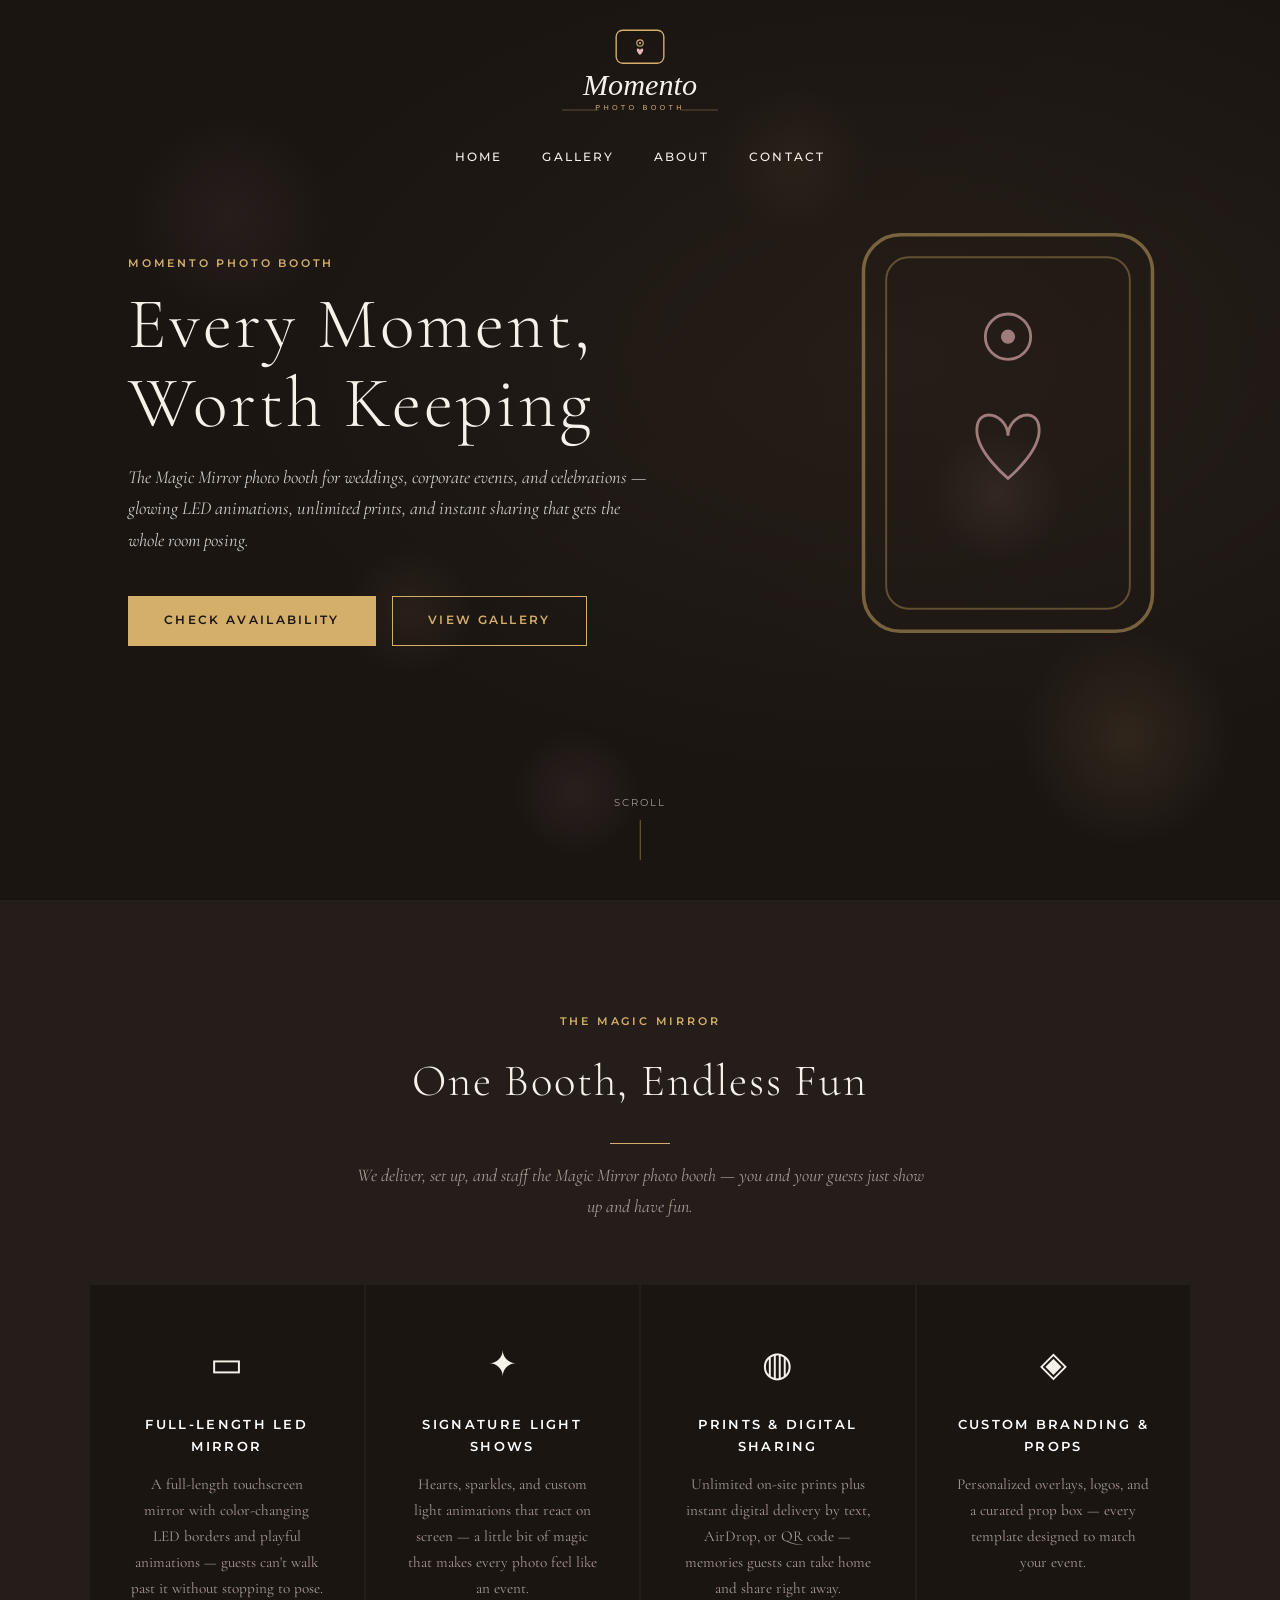
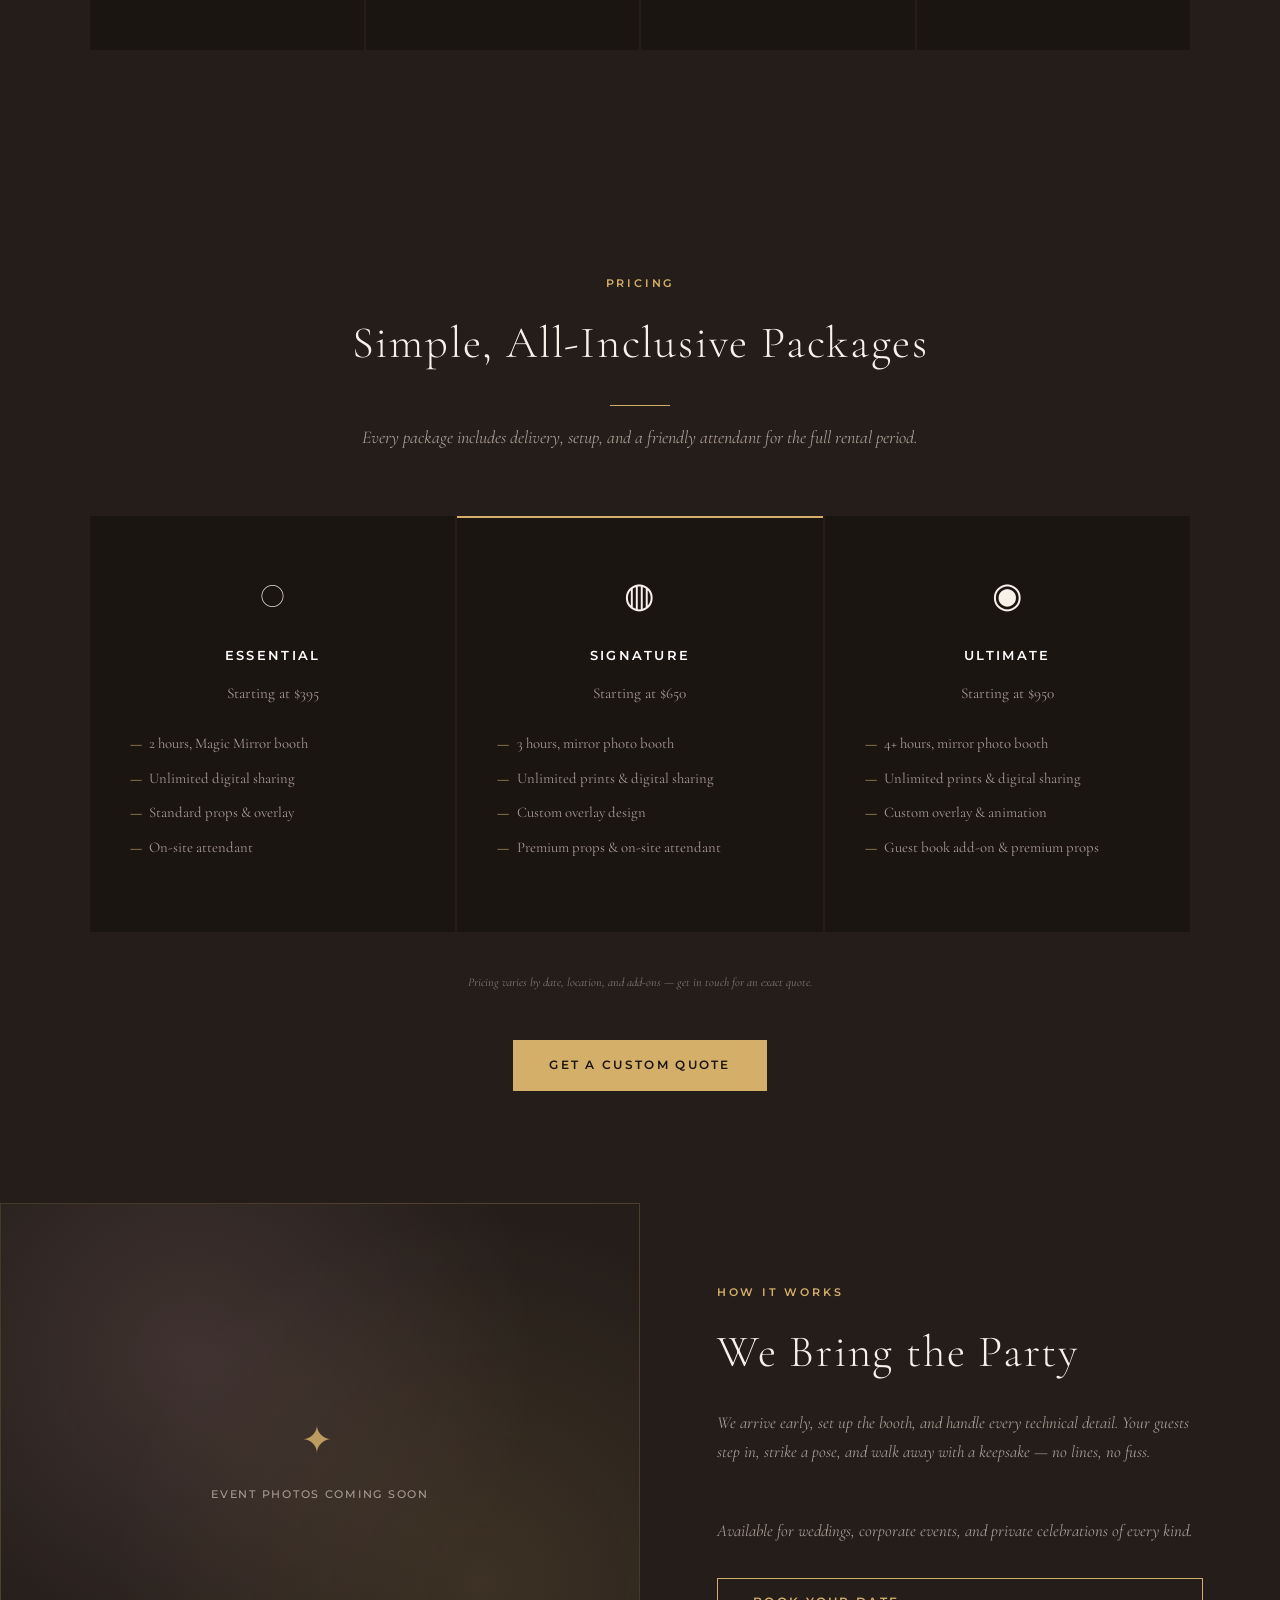
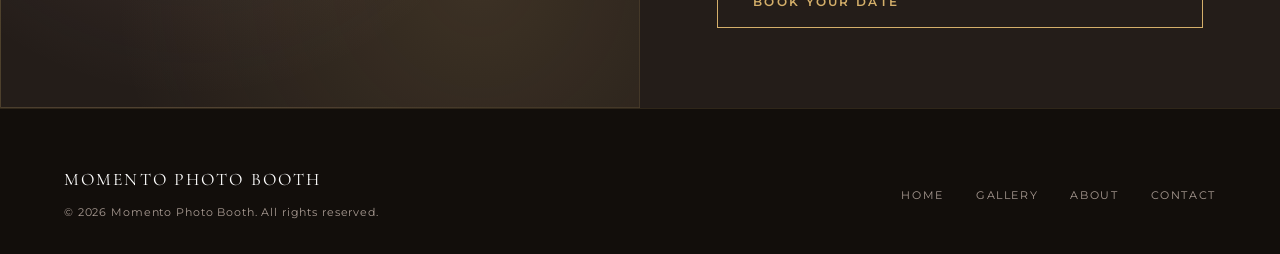
==== index.html @ 6e0634ab "Initial build: Momento Photo Booth site Full static site for the Momento Photo Booth Magic Mirror re" ====
<!DOCTYPE html>
<html lang="en">
<head>
  <meta charset="UTF-8">
  <meta name="viewport" content="width=device-width, initial-scale=1.0">
  <title>Momento Photo Booth — Magic Mirror Photo Booth Rentals</title>
  <meta name="description" content="Momento Photo Booth brings the Magic Mirror photo booth to weddings, corporate events, and celebrations. Unlimited prints, instant sharing, custom overlays.">
  <link rel="preconnect" href="https://fonts.googleapis.com">
  <link rel="preconnect" href="https://fonts.gstatic.com" crossorigin>
  <link href="https://fonts.googleapis.com/css2?family=Cormorant+Garamond:ital,wght@0,300;0,400;1,300;1,400&family=Montserrat:wght@400;500;600&display=swap" rel="stylesheet">
  <link rel="stylesheet" href="css/style.css">
</head>
<body>

<nav id="nav">
  <div class="nav-logo">
    <a href="index.html"><img src="logo.svg" alt="Momento Photo Booth"></a>
  </div>
  <ul class="nav-links" id="navLinks">
    <li><a href="index.html">Home</a></li>
    <li><a href="portfolio.html">Gallery</a></li>
    <li><a href="about.html">About</a></li>
    <li><a href="contact.html">Contact</a></li>
  </ul>
  <button class="hamburger" id="hamburger" aria-label="Menu">
    <span></span><span></span><span></span>
  </button>
</nav>

<section class="hero">
  <div class="hero-bg"></div>
  <div class="hero-overlay"></div>
  <svg class="hero-icon" viewBox="0 0 240 340" xmlns="http://www.w3.org/2000/svg">
    <rect x="18" y="18" width="204" height="280" rx="26" fill="none" stroke="#d4af6a" stroke-width="2.5" opacity="0.55"/>
    <rect x="34" y="34" width="172" height="248" rx="16" fill="none" stroke="#d4af6a" stroke-width="1.4" opacity="0.4"/>
    <circle cx="120" cy="90" r="16" fill="none" stroke="#e8b4b8" stroke-width="2" opacity="0.7"/>
    <circle cx="120" cy="90" r="5" fill="#e8b4b8" opacity="0.7"/>
    <path d="M120 160 C120 145 98 138 98 156 C98 172 120 190 120 190 C120 190 142 172 142 156 C142 138 120 145 120 160 Z" fill="none" stroke="#e8b4b8" stroke-width="2" opacity="0.7"/>
  </svg>
  <div class="hero-content">
    <span class="label">Momento Photo Booth</span>
    <h1>Every Moment,<br>Worth Keeping</h1>
    <p>The Magic Mirror photo booth for weddings, corporate events, and celebrations — glowing LED animations, unlimited prints, and instant sharing that gets the whole room posing.</p>
    <div class="hero-actions">
      <a href="contact.html" class="btn btn-filled">Check Availability</a>
      <a href="portfolio.html" class="btn">View Gallery</a>
    </div>
  </div>
  <div class="hero-scroll">Scroll</div>
</section>

<section class="services">
  <div class="section-header">
    <span class="label">The Magic Mirror</span>
    <h2>One Booth, Endless Fun</h2>
    <div class="divider"></div>
    <p>We deliver, set up, and staff the Magic Mirror photo booth — you and your guests just show up and have fun.</p>
  </div>
  <div class="services-grid">
    <div class="service-card">
      <div class="service-icon">▭</div>
      <h3>Full-Length LED Mirror</h3>
      <p>A full-length touchscreen mirror with color-changing LED borders and playful animations — guests can't walk past it without stopping to pose.</p>
    </div>
    <div class="service-card">
      <div class="service-icon">✦</div>
      <h3>Signature Light Shows</h3>
      <p>Hearts, sparkles, and custom light animations that react on screen — a little bit of magic that makes every photo feel like an event.</p>
    </div>
    <div class="service-card">
      <div class="service-icon">◍</div>
      <h3>Prints &amp; Digital Sharing</h3>
      <p>Unlimited on-site prints plus instant digital delivery by text, AirDrop, or QR code — memories guests can take home and share right away.</p>
    </div>
    <div class="service-card">
      <div class="service-icon">◈</div>
      <h3>Custom Branding &amp; Props</h3>
      <p>Personalized overlays, logos, and a curated prop box — every template designed to match your event.</p>
    </div>
  </div>
</section>

<section class="services" id="pricing">
  <div class="section-header">
    <span class="label">Pricing</span>
    <h2>Simple, All-Inclusive Packages</h2>
    <div class="divider"></div>
    <p>Every package includes delivery, setup, and a friendly attendant for the full rental period.</p>
  </div>
  <div class="services-grid">
    <div class="service-card">
      <div class="service-icon">○</div>
      <h3>Essential</h3>
      <p class="price">Starting at $395</p>
      <ul>
        <li>2 hours, Magic Mirror booth</li>
        <li>Unlimited digital sharing</li>
        <li>Standard props &amp; overlay</li>
        <li>On-site attendant</li>
      </ul>
    </div>
    <div class="service-card featured">
      <div class="service-icon">◍</div>
      <h3>Signature</h3>
      <p class="price">Starting at $650</p>
      <ul>
        <li>3 hours, mirror photo booth</li>
        <li>Unlimited prints &amp; digital sharing</li>
        <li>Custom overlay design</li>
        <li>Premium props &amp; on-site attendant</li>
      </ul>
    </div>
    <div class="service-card">
      <div class="service-icon">◉</div>
      <h3>Ultimate</h3>
      <p class="price">Starting at $950</p>
      <ul>
        <li>4+ hours, mirror photo booth</li>
        <li>Unlimited prints &amp; digital sharing</li>
        <li>Custom overlay &amp; animation</li>
        <li>Guest book add-on &amp; premium props</li>
      </ul>
    </div>
  </div>
  <p class="price-note" style="text-align:center; margin-top:2.5rem;">Pricing varies by date, location, and add-ons — get in touch for an exact quote.</p>
  <div class="portfolio-cta">
    <a href="contact.html" class="btn btn-filled">Get a Custom Quote</a>
  </div>
</section>

<div class="about-strip">
  <div class="about-image">
    <div class="media-placeholder">
      <span class="mp-icon">✦</span>
      <span>Event Photos Coming Soon</span>
    </div>
  </div>
  <div class="about-text">
    <span class="label">How It Works</span>
    <h2>We Bring the Party</h2>
    <p>We arrive early, set up the booth, and handle every technical detail. Your guests step in, strike a pose, and walk away with a keepsake — no lines, no fuss.</p>
    <p>Available for weddings, corporate events, and private celebrations of every kind.</p>
    <a href="contact.html" class="btn">Book Your Date</a>
  </div>
</div>

<footer>
  <div class="footer-left">
    <div class="logo-text">Momento Photo Booth</div>
    <p>&copy; 2026 Momento Photo Booth. All rights reserved.</p>
  </div>
  <ul class="footer-links">
    <li><a href="index.html">Home</a></li>
    <li><a href="portfolio.html">Gallery</a></li>
    <li><a href="about.html">About</a></li>
    <li><a href="contact.html">Contact</a></li>
  </ul>
</footer>

<script>
  const nav = document.getElementById('nav');
  window.addEventListener('scroll', () => nav.classList.toggle('scrolled', window.scrollY > 60));
  document.getElementById('hamburger').addEventListener('click', () =>
    document.getElementById('navLinks').classList.toggle('open'));
</script>
</body>
</html>
---- css/style.css ----
*, *::before, *::after { box-sizing: border-box; margin: 0; padding: 0; }

:root {
  --navy:    #1b1512;
  --navy2:   #241d19;
  --gold:    #d4af6a;
  --gold2:   #e8c98a;
  --blush:   #e8b4b8;
  --white:   #ffffff;
  --offwhite:#f7f1ea;
  --gray:    #a89a92;
  --font:    'Cormorant Garamond', Georgia, serif;
  --sans:    'Montserrat', Arial, sans-serif;
}

html { scroll-behavior: smooth; }

body {
  background: var(--navy);
  color: var(--offwhite);
  font-family: var(--font);
  font-size: 18px;
  line-height: 1.7;
}

a { color: inherit; text-decoration: none; }
img { display: block; max-width: 100%; }

h1, h2, h3 { font-family: var(--font); font-weight: 300; letter-spacing: 0.04em; }
h1 { font-size: clamp(2.4rem, 6vw, 4.5rem); line-height: 1.1; }
h2 { font-size: clamp(1.8rem, 3.5vw, 2.8rem); }
h3 { font-size: 1.3rem; }

.label {
  font-family: var(--sans);
  font-size: 0.7rem;
  font-weight: 600;
  letter-spacing: 0.25em;
  text-transform: uppercase;
  color: var(--gold);
  display: block;
  margin-bottom: 0.75rem;
}

/* ── Nav ───────────────────────────────────── */
nav {
  position: fixed;
  top: 0; left: 0; right: 0;
  z-index: 100;
  display: flex;
  flex-direction: column;
  align-items: center;
  padding: 1.4rem 5vw 0.8rem;
  transition: background 0.4s, padding 0.3s;
}
nav.scrolled {
  background: rgba(27,21,18,0.97);
  padding-top: 0.8rem;
  border-bottom: 1px solid rgba(212,175,106,0.2);
}
.nav-logo {
  display: flex;
  justify-content: center;
  margin-bottom: 0.5rem;
}
.nav-logo img {
  height: 110px;
  width: auto;
  object-fit: contain;
  transition: height 0.3s;
}
nav.scrolled .nav-logo img {
  height: 70px;
}
.nav-links {
  display: flex;
  gap: 2.5rem;
  list-style: none;
  padding-bottom: 0.2rem;
}
.nav-links a {
  font-family: var(--sans);
  font-size: 0.72rem;
  font-weight: 500;
  letter-spacing: 0.18em;
  text-transform: uppercase;
  color: var(--offwhite);
  transition: color 0.2s;
}
.nav-links a:hover { color: var(--gold); }

.hamburger {
  display: none;
  flex-direction: column;
  gap: 5px;
  cursor: pointer;
  background: none;
  border: none;
  padding: 4px;
  position: absolute;
  right: 5vw;
  top: 1.4rem;
}
.hamburger span {
  display: block;
  width: 26px;
  height: 2px;
  background: var(--offwhite);
  transition: all 0.3s;
}

/* ── Buttons ─────────────────────────────────── */
.btn {
  display: inline-block;
  font-family: var(--sans);
  font-size: 0.72rem;
  font-weight: 600;
  letter-spacing: 0.2em;
  text-transform: uppercase;
  padding: 0.9rem 2.2rem;
  border: 1px solid var(--gold);
  color: var(--gold);
  transition: background 0.25s, color 0.25s;
  cursor: pointer;
  background: transparent;
}
.btn:hover { background: var(--gold); color: var(--navy); }
.btn-filled { background: var(--gold); color: var(--navy); }
.btn-filled:hover { background: var(--gold2); }

/* ── Hero ─────────────────────────────────────── */
.hero {
  position: relative;
  height: 100vh;
  min-height: 600px;
  display: flex;
  align-items: center;
  overflow: hidden;
}
.hero-bg {
  position: absolute;
  inset: 0;
  background:
    radial-gradient(circle at 18% 24%, rgba(232,180,184,0.16) 0%, transparent 8%),
    radial-gradient(circle at 32% 68%, rgba(212,175,106,0.14) 0%, transparent 6%),
    radial-gradient(circle at 62% 18%, rgba(212,175,106,0.12) 0%, transparent 7%),
    radial-gradient(circle at 78% 55%, rgba(232,180,184,0.14) 0%, transparent 6%),
    radial-gradient(circle at 88% 82%, rgba(212,175,106,0.16) 0%, transparent 8%),
    radial-gradient(circle at 45% 88%, rgba(232,180,184,0.12) 0%, transparent 6%),
    radial-gradient(ellipse at 70% 40%, rgba(212,175,106,0.10) 0%, transparent 55%),
    var(--navy);
  animation: twinkle 6s ease-in-out infinite alternate;
}
@keyframes twinkle {
  0%   { opacity: 0.85; }
  100% { opacity: 1; }
}
.hero-icon {
  position: absolute;
  right: 8vw;
  top: 50%;
  transform: translateY(-50%);
  width: min(28vw, 340px);
  opacity: 0.9;
}
@media (max-width: 900px) { .hero-icon { display: none; } }
.hero-overlay {
  position: absolute;
  inset: 0;
  background: linear-gradient(135deg, rgba(27,21,18,0.75) 0%, rgba(27,21,18,0.25) 100%);
}
.hero-content {
  position: relative;
  padding: 0 5vw;
  max-width: 800px;
}
.hero-content h1 { margin-bottom: 1.2rem; }
.hero-content p {
  font-size: 1.15rem;
  color: rgba(245,245,240,0.82);
  max-width: 520px;
  margin-bottom: 2.5rem;
  font-style: italic;
}
.hero-actions { display: flex; gap: 1rem; flex-wrap: wrap; }

.hero-scroll {
  position: absolute;
  bottom: 2.5rem;
  left: 50%;
  transform: translateX(-50%);
  display: flex;
  flex-direction: column;
  align-items: center;
  gap: 0.5rem;
  font-family: var(--sans);
  font-size: 0.65rem;
  letter-spacing: 0.2em;
  text-transform: uppercase;
  color: var(--gray);
  animation: bounce 2s infinite;
}
.hero-scroll::after {
  content: '';
  display: block;
  width: 1px;
  height: 40px;
  background: var(--gold);
  opacity: 0.5;
}
@keyframes bounce {
  0%, 100% { transform: translateX(-50%) translateY(0); }
  50% { transform: translateX(-50%) translateY(6px); }
}

/* ── Sections ─────────────────────────────────── */
section { padding: 7rem 5vw; }

.section-header { text-align: center; margin-bottom: 4rem; }
.section-header p {
  max-width: 580px;
  margin: 1rem auto 0;
  color: var(--gray);
  font-style: italic;
}
.divider {
  width: 60px;
  height: 1px;
  background: var(--gold);
  margin: 1.5rem auto 0;
}

/* ── Services ─────────────────────────────────── */
.services { background: var(--navy2); }
.services-grid {
  display: grid;
  grid-template-columns: repeat(auto-fit, minmax(240px, 1fr));
  gap: 2px;
  max-width: 1100px;
  margin: 0 auto;
}
.service-card {
  padding: 3rem 2.5rem;
  background: var(--navy);
  border-top: 2px solid transparent;
  transition: border-color 0.3s, transform 0.3s;
  text-align: center;
}
.service-card:hover { border-top-color: var(--gold); transform: translateY(-4px); }
.service-icon { font-size: 2.2rem; margin-bottom: 1.2rem; }
.service-card h3 {
  font-family: var(--sans);
  font-size: 0.8rem;
  font-weight: 600;
  letter-spacing: 0.18em;
  text-transform: uppercase;
  margin-bottom: 0.9rem;
  color: var(--white);
}
.service-card p { font-size: 0.95rem; color: var(--gray); line-height: 1.7; }
.price { font-size: 1.5rem; color: var(--gold); margin-bottom: 0.5rem; font-family: var(--font); }
.price-note { font-size: 0.75rem; color: var(--gray); opacity: 0.75; margin-top: 0.6rem; font-style: italic; }
.service-card.featured { border-top-color: var(--gold); }
.service-card ul { list-style: none; text-align: left; margin: 1.2rem 0; font-size: 0.92rem; color: var(--gray); }
.service-card ul li { padding: 0.3rem 0; padding-left: 1.2rem; position: relative; }
.service-card ul li::before { content: '—'; position: absolute; left: 0; color: var(--gold); }

/* ── Portfolio Grid ───────────────────────────── */
.portfolio-item { overflow: hidden; position: relative; cursor: pointer; }
.portfolio-item img { width: 100%; height: 100%; object-fit: cover; transition: transform 0.6s ease; }
.portfolio-item:hover img { transform: scale(1.06); }
.portfolio-overlay {
  position: absolute; inset: 0;
  background: linear-gradient(to top, rgba(27,21,18,0.85) 0%, transparent 50%);
  opacity: 0; transition: opacity 0.4s;
  display: flex; align-items: flex-end; padding: 1.5rem;
}
.portfolio-item:hover .portfolio-overlay { opacity: 1; }
.portfolio-overlay span {
  font-family: var(--sans); font-size: 0.7rem;
  letter-spacing: 0.18em; text-transform: uppercase; color: var(--gold);
}
.portfolio-cta { text-align: center; margin-top: 3rem; }

/* ── Media Placeholder ─────────────────────────── */
.media-placeholder {
  width: 100%; height: 100%; min-height: 220px;
  display: flex; flex-direction: column; align-items: center; justify-content: center;
  gap: 0.8rem;
  background:
    radial-gradient(circle at 30% 30%, rgba(232,180,184,0.14) 0%, transparent 60%),
    radial-gradient(circle at 75% 75%, rgba(212,175,106,0.14) 0%, transparent 60%),
    var(--navy2);
  border: 1px solid rgba(212,175,106,0.18);
  transition: border-color 0.3s, transform 0.3s;
}
.media-placeholder .mp-icon { font-size: 2.4rem; color: var(--gold); opacity: 0.85; }
.media-placeholder span {
  font-family: var(--sans); font-size: 0.68rem; font-weight: 500;
  letter-spacing: 0.16em; text-transform: uppercase; color: var(--gray);
  text-align: center; padding: 0 1.5rem;
}
.gallery-item:hover .media-placeholder,
.portfolio-item:hover .media-placeholder { border-color: var(--gold); transform: scale(1.02); }

/* ── About Strip ──────────────────────────────── */
.about-strip { display: grid; grid-template-columns: 1fr 1fr; gap: 0; min-height: 500px; }
.about-image { overflow: hidden; position: relative; }
.about-image img { width: 100%; height: 100%; object-fit: cover; transition: transform 0.6s; }
.about-strip:hover .about-image img { transform: scale(1.04); }
.about-text {
  background: var(--navy2);
  padding: 5rem 6vw;
  display: flex; flex-direction: column; justify-content: center;
}
.about-text p { color: var(--gray); margin: 1.2rem 0 2rem; font-style: italic; font-size: 1.05rem; }

/* ── Stats ───────────────────────────────────── */
.stats {
  background: var(--gold);
  padding: 4rem 5vw;
  display: flex; justify-content: center; gap: 6vw; flex-wrap: wrap; text-align: center;
}
.stat-num { font-size: 3rem; font-weight: 300; color: var(--navy); line-height: 1; }
.stat-label {
  font-family: var(--sans); font-size: 0.68rem; font-weight: 600;
  letter-spacing: 0.2em; text-transform: uppercase; color: rgba(27,21,18,0.75); margin-top: 0.4rem;
}

/* ── Testimonial ─────────────────────────────── */
.testimonial { background: var(--navy2); text-align: center; padding: 6rem 5vw; }
.testimonial blockquote {
  max-width: 700px; margin: 0 auto;
  font-size: 1.4rem; font-style: italic; font-weight: 300; color: var(--offwhite); line-height: 1.6;
}
.testimonial cite {
  display: block; margin-top: 1.5rem;
  font-family: var(--sans); font-size: 0.7rem; letter-spacing: 0.2em;
  text-transform: uppercase; color: var(--gold); font-style: normal;
}

/* ── Contact ─────────────────────────────────── */
.contact-wrap {
  display: grid; grid-template-columns: 1fr 1.4fr; gap: 6vw;
  max-width: 1000px; margin: 0 auto;
}
.contact-info h3 {
  font-family: var(--sans); font-size: 0.75rem; letter-spacing: 0.2em;
  text-transform: uppercase; color: var(--gold); margin-bottom: 0.5rem;
}
.contact-info p { color: var(--gray); font-size: 1rem; margin-bottom: 2rem; }
form input, form textarea, form select {
  width: 100%;
  background: rgba(255,255,255,0.04);
  border: 1px solid rgba(212,175,106,0.25);
  color: var(--offwhite);
  font-family: var(--font); font-size: 1rem;
  padding: 0.85rem 1.1rem; margin-bottom: 1.1rem;
  outline: none; transition: border-color 0.25s;
  border-radius: 0; -webkit-appearance: none;
}
form input:focus, form textarea:focus, form select:focus { border-color: var(--gold); }
form input::placeholder, form textarea::placeholder { color: var(--gray); }
form textarea { resize: vertical; min-height: 130px; }
form .btn { width: 100%; text-align: center; }

/* ── Footer ──────────────────────────────────── */
footer {
  background: #120e0b;
  padding: 3.5rem 5vw 2rem;
  display: grid; grid-template-columns: 1fr auto;
  align-items: center; gap: 2rem;
  border-top: 1px solid rgba(212,175,106,0.15);
}
.footer-left .logo-text {
  font-family: var(--font); font-size: 1.1rem;
  letter-spacing: 0.12em; text-transform: uppercase; color: var(--white);
}
.footer-left p { font-family: var(--sans); font-size: 0.68rem; color: var(--gray); margin-top: 0.5rem; letter-spacing: 0.08em; }
.footer-links { display: flex; gap: 2rem; list-style: none; }
.footer-links a {
  font-family: var(--sans); font-size: 0.68rem;
  letter-spacing: 0.15em; text-transform: uppercase; color: var(--gray); transition: color 0.2s;
}
.footer-links a:hover { color: var(--gold); }

/* ── Page Hero ───────────────────────────────── */
.page-hero {
  height: 46vh; min-height: 320px;
  position: relative; display: flex; align-items: flex-end;
  padding: 4rem 5vw; overflow: hidden;
}
.page-hero-bg {
  position: absolute; inset: 0; background-size: cover; background-position: center; filter: brightness(0.28);
  background-image:
    radial-gradient(circle at 20% 30%, rgba(232,180,184,0.18) 0%, transparent 8%),
    radial-gradient(circle at 75% 60%, rgba(212,175,106,0.16) 0%, transparent 8%),
    radial-gradient(circle at 50% 85%, rgba(212,175,106,0.12) 0%, transparent 6%);
  background-color: var(--navy2);
}
.page-hero-content { position: relative; }
.page-hero-content h1 { margin-top: 0.5rem; }

/* ── Gallery grid ──────────────────────────────── */
.gallery-grid {
  display: grid;
  grid-template-columns: repeat(auto-fill, minmax(340px, 1fr));
  gap: 8px; max-width: 1300px; margin: 0 auto;
}
.gallery-item { overflow: hidden; aspect-ratio: 4/3; position: relative; }
.gallery-item img { width: 100%; height: 100%; object-fit: cover; object-position: top; transition: transform 0.5s; }
.gallery-item:hover img { transform: scale(1.06); }

/* ── About page ───────────────────────────────── */
.about-page-grid {
  display: grid; grid-template-columns: 1fr 1fr; gap: 5vw;
  max-width: 1100px; margin: 0 auto; align-items: center;
}
.about-page-grid img,
.about-page-grid .media-placeholder { width: 100%; aspect-ratio: 3/4; object-fit: cover; }
.about-page-text .label { margin-bottom: 1rem; }
.about-page-text h2 { margin-bottom: 1.5rem; }
.about-page-text p { color: var(--gray); font-style: italic; margin-bottom: 1.2rem; font-size: 1.05rem; }

/* ── Mobile ───────────────────────────────────── */
@media (max-width: 768px) {
  .nav-links { display: none; }
  .nav-links.open {
    display: flex; flex-direction: column;
    position: fixed; inset: 0;
    background: var(--navy);
    align-items: center; justify-content: center;
    gap: 3rem; z-index: 99;
  }
  .nav-links.open a { font-size: 1.1rem; }
  .hamburger { display: flex; z-index: 101; }
  .nav-logo img { height: 80px; }
  nav.scrolled .nav-logo img { height: 56px; }

  .about-strip { grid-template-columns: 1fr; }
  .about-image { height: 320px; }
  .contact-wrap { grid-template-columns: 1fr; }
  footer { grid-template-columns: 1fr; text-align: center; }
  .footer-links { justify-content: center; flex-wrap: wrap; }
  .about-page-grid { grid-template-columns: 1fr; }
  .stats { gap: 3rem; }
}
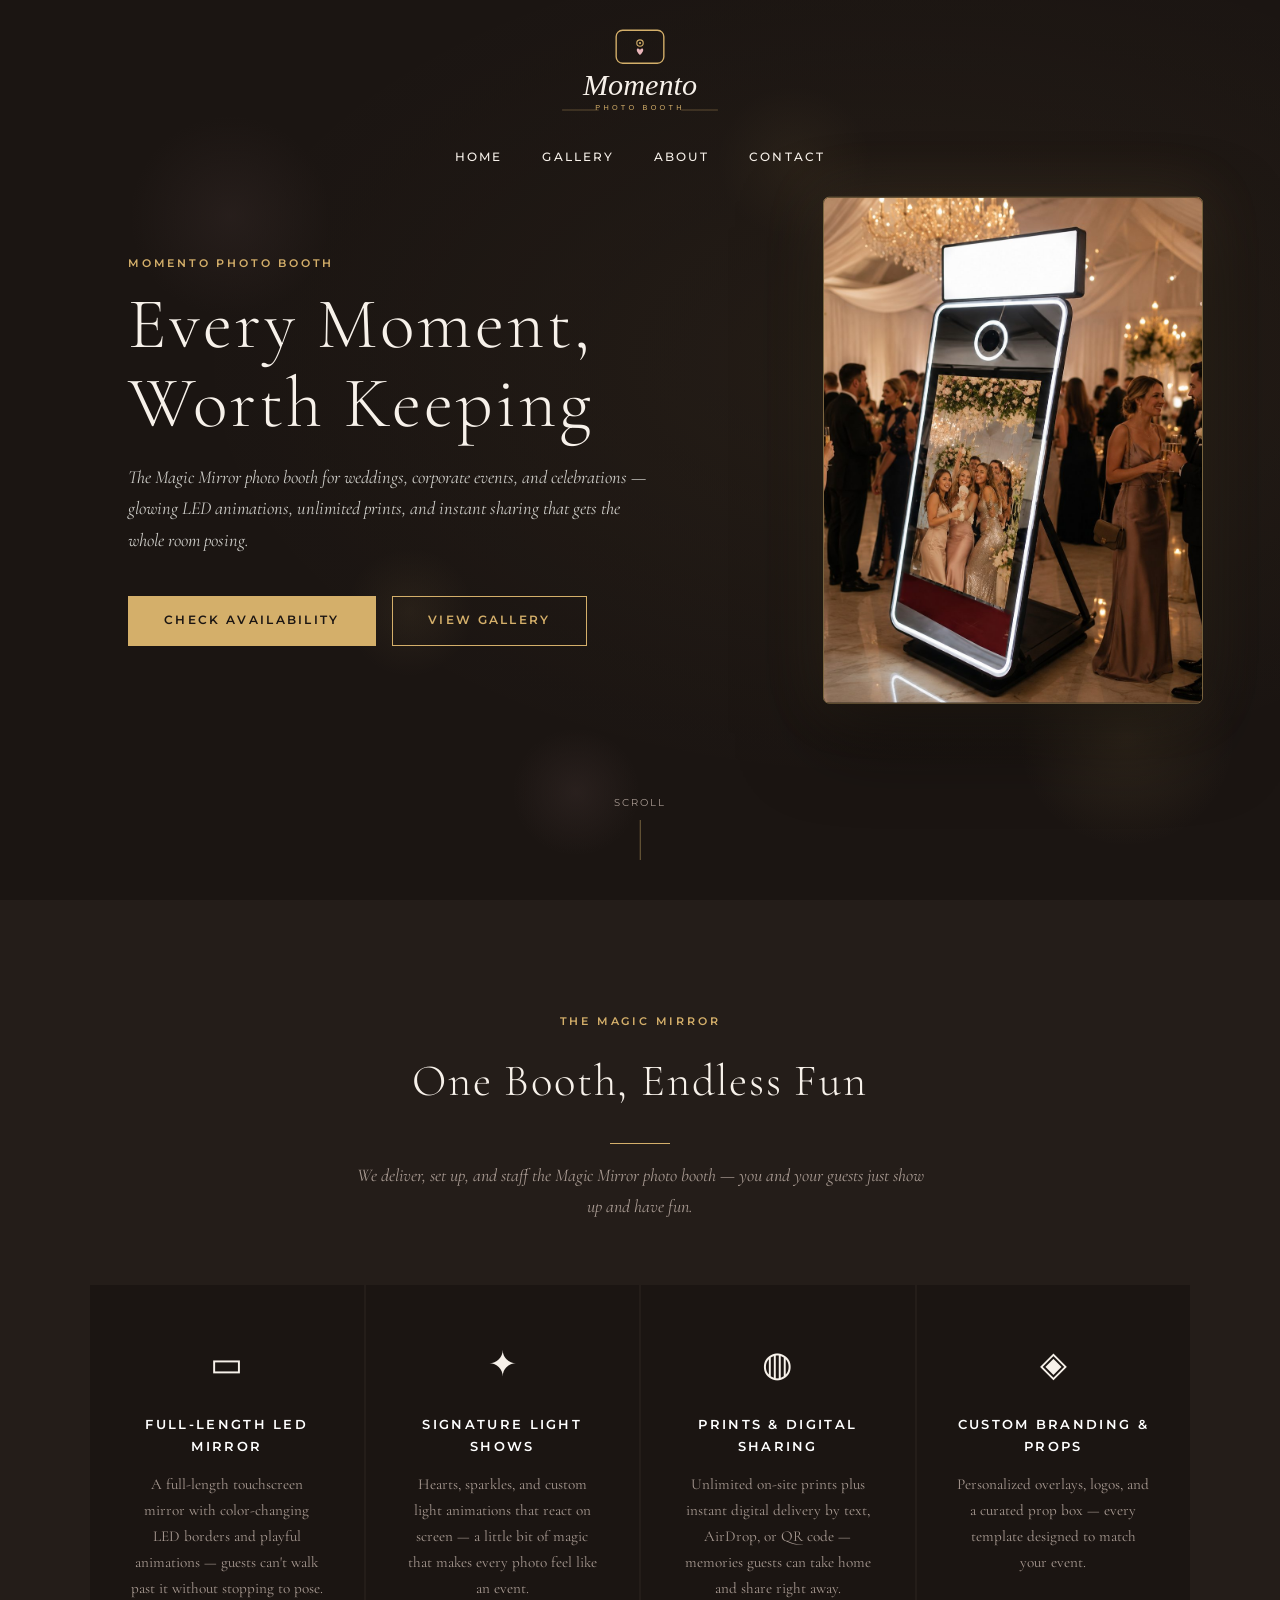
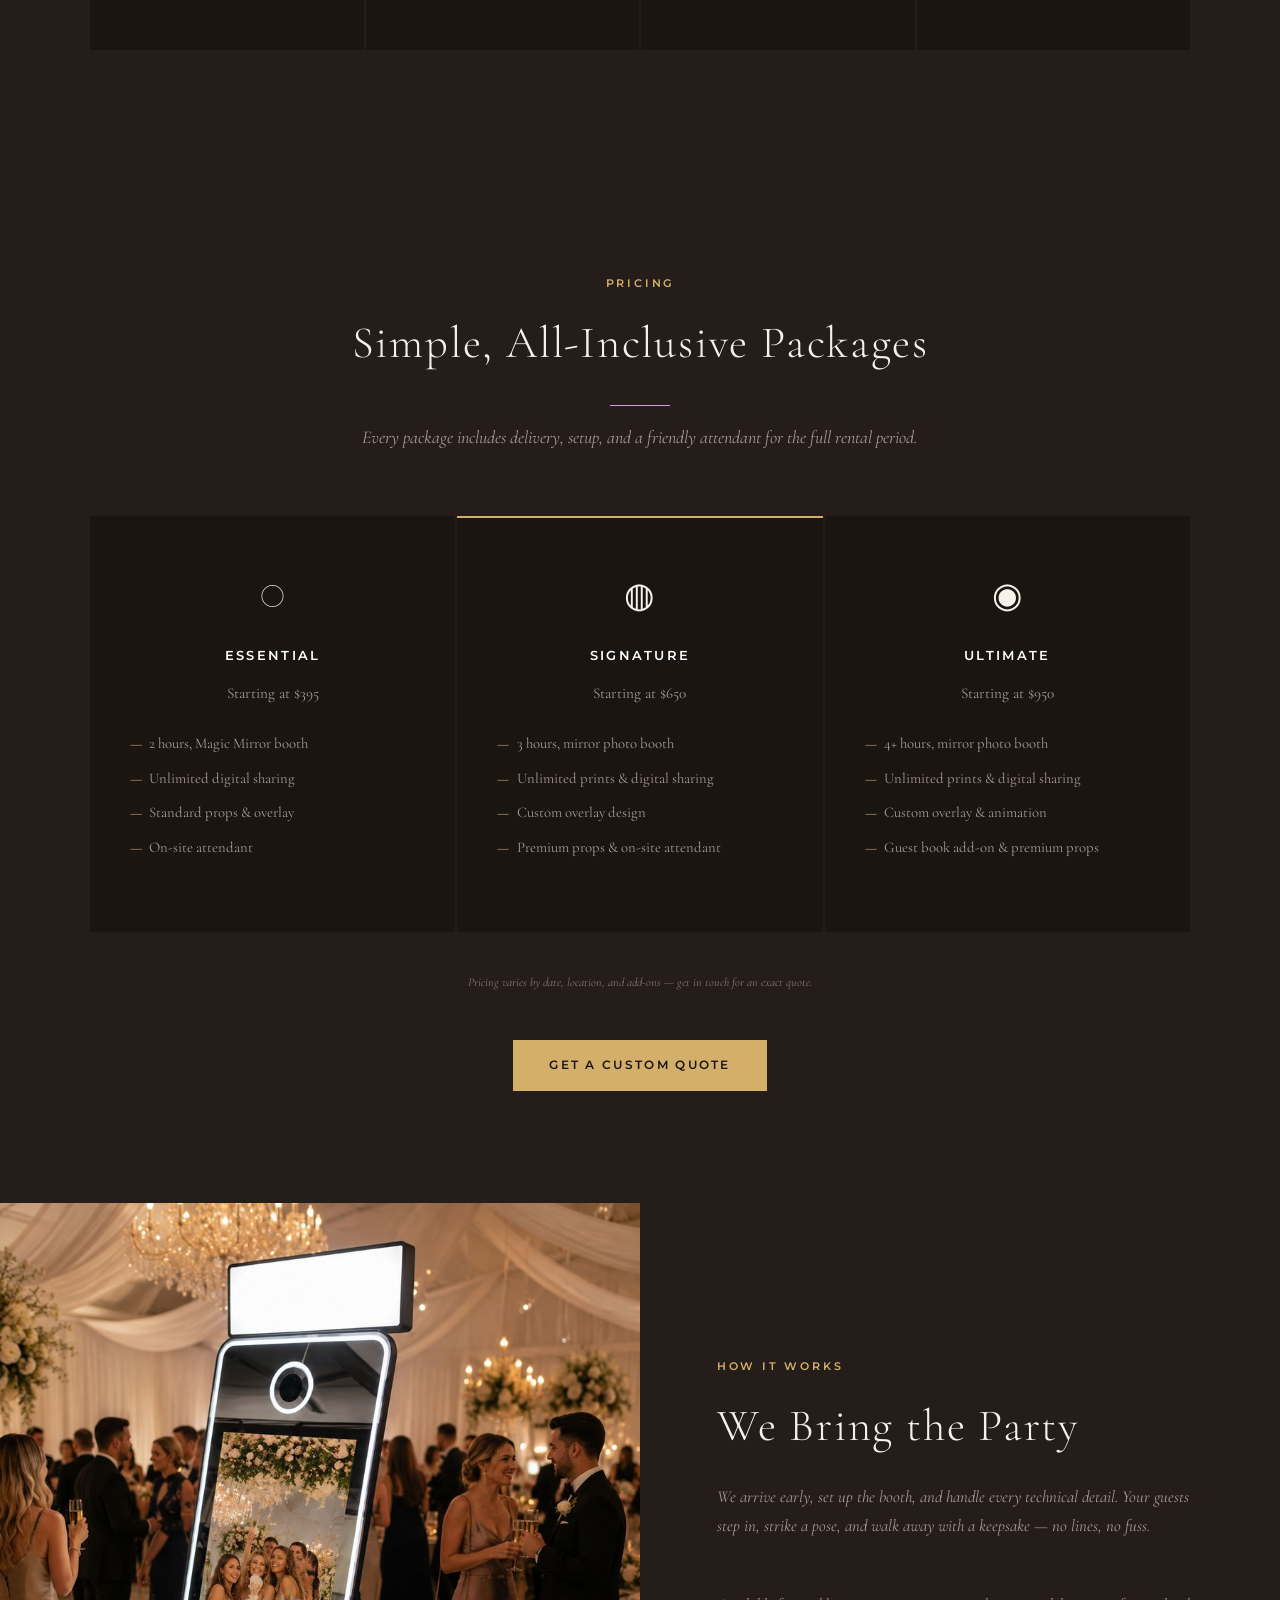
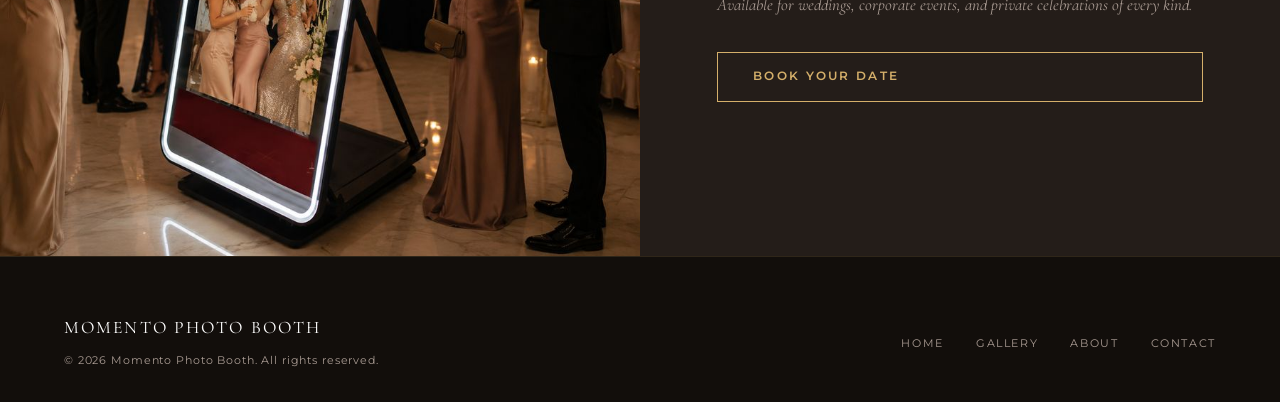
==== commit f838e432: "Add real Magic Mirror booth photo to hero, about, and gallery Replace placeholder tiles with the act" ====
--- a/index.html
+++ b/index.html
@@ -30,13 +30,9 @@
 <section class="hero">
   <div class="hero-bg"></div>
   <div class="hero-overlay"></div>
-  <svg class="hero-icon" viewBox="0 0 240 340" xmlns="http://www.w3.org/2000/svg">
-    <rect x="18" y="18" width="204" height="280" rx="26" fill="none" stroke="#d4af6a" stroke-width="2.5" opacity="0.55"/>
-    <rect x="34" y="34" width="172" height="248" rx="16" fill="none" stroke="#d4af6a" stroke-width="1.4" opacity="0.4"/>
-    <circle cx="120" cy="90" r="16" fill="none" stroke="#e8b4b8" stroke-width="2" opacity="0.7"/>
-    <circle cx="120" cy="90" r="5" fill="#e8b4b8" opacity="0.7"/>
-    <path d="M120 160 C120 145 98 138 98 156 C98 172 120 190 120 190 C120 190 142 172 142 156 C142 138 120 145 120 160 Z" fill="none" stroke="#e8b4b8" stroke-width="2" opacity="0.7"/>
-  </svg>
+  <div class="hero-photo">
+    <img src="images/magic-mirror-wedding.jpg" alt="Momento Photo Booth's Magic Mirror at a wedding reception">
+  </div>
   <div class="hero-content">
     <span class="label">Momento Photo Booth</span>
     <h1>Every Moment,<br>Worth Keeping</h1>
@@ -130,10 +126,7 @@
 
 <div class="about-strip">
   <div class="about-image">
-    <div class="media-placeholder">
-      <span class="mp-icon">✦</span>
-      <span>Event Photos Coming Soon</span>
-    </div>
+    <img src="images/magic-mirror-wedding-sm.jpg" alt="Guests posing at the Momento Magic Mirror photo booth">
   </div>
   <div class="about-text">
     <span class="label">How It Works</span>
--- a/css/style.css
+++ b/css/style.css
@@ -164,6 +164,20 @@
   opacity: 0.9;
 }
 @media (max-width: 900px) { .hero-icon { display: none; } }
+.hero-photo {
+  position: absolute;
+  right: 6vw;
+  top: 50%;
+  transform: translateY(-50%);
+  width: min(30vw, 380px);
+  aspect-ratio: 3/4;
+  border-radius: 6px;
+  overflow: hidden;
+  border: 1px solid rgba(212,175,106,0.5);
+  box-shadow: 0 30px 80px rgba(0,0,0,0.5), 0 0 60px rgba(212,175,106,0.15);
+}
+.hero-photo img { width: 100%; height: 100%; object-fit: cover; }
+@media (max-width: 900px) { .hero-photo { display: none; } }
 .hero-overlay {
   position: absolute;
   inset: 0;
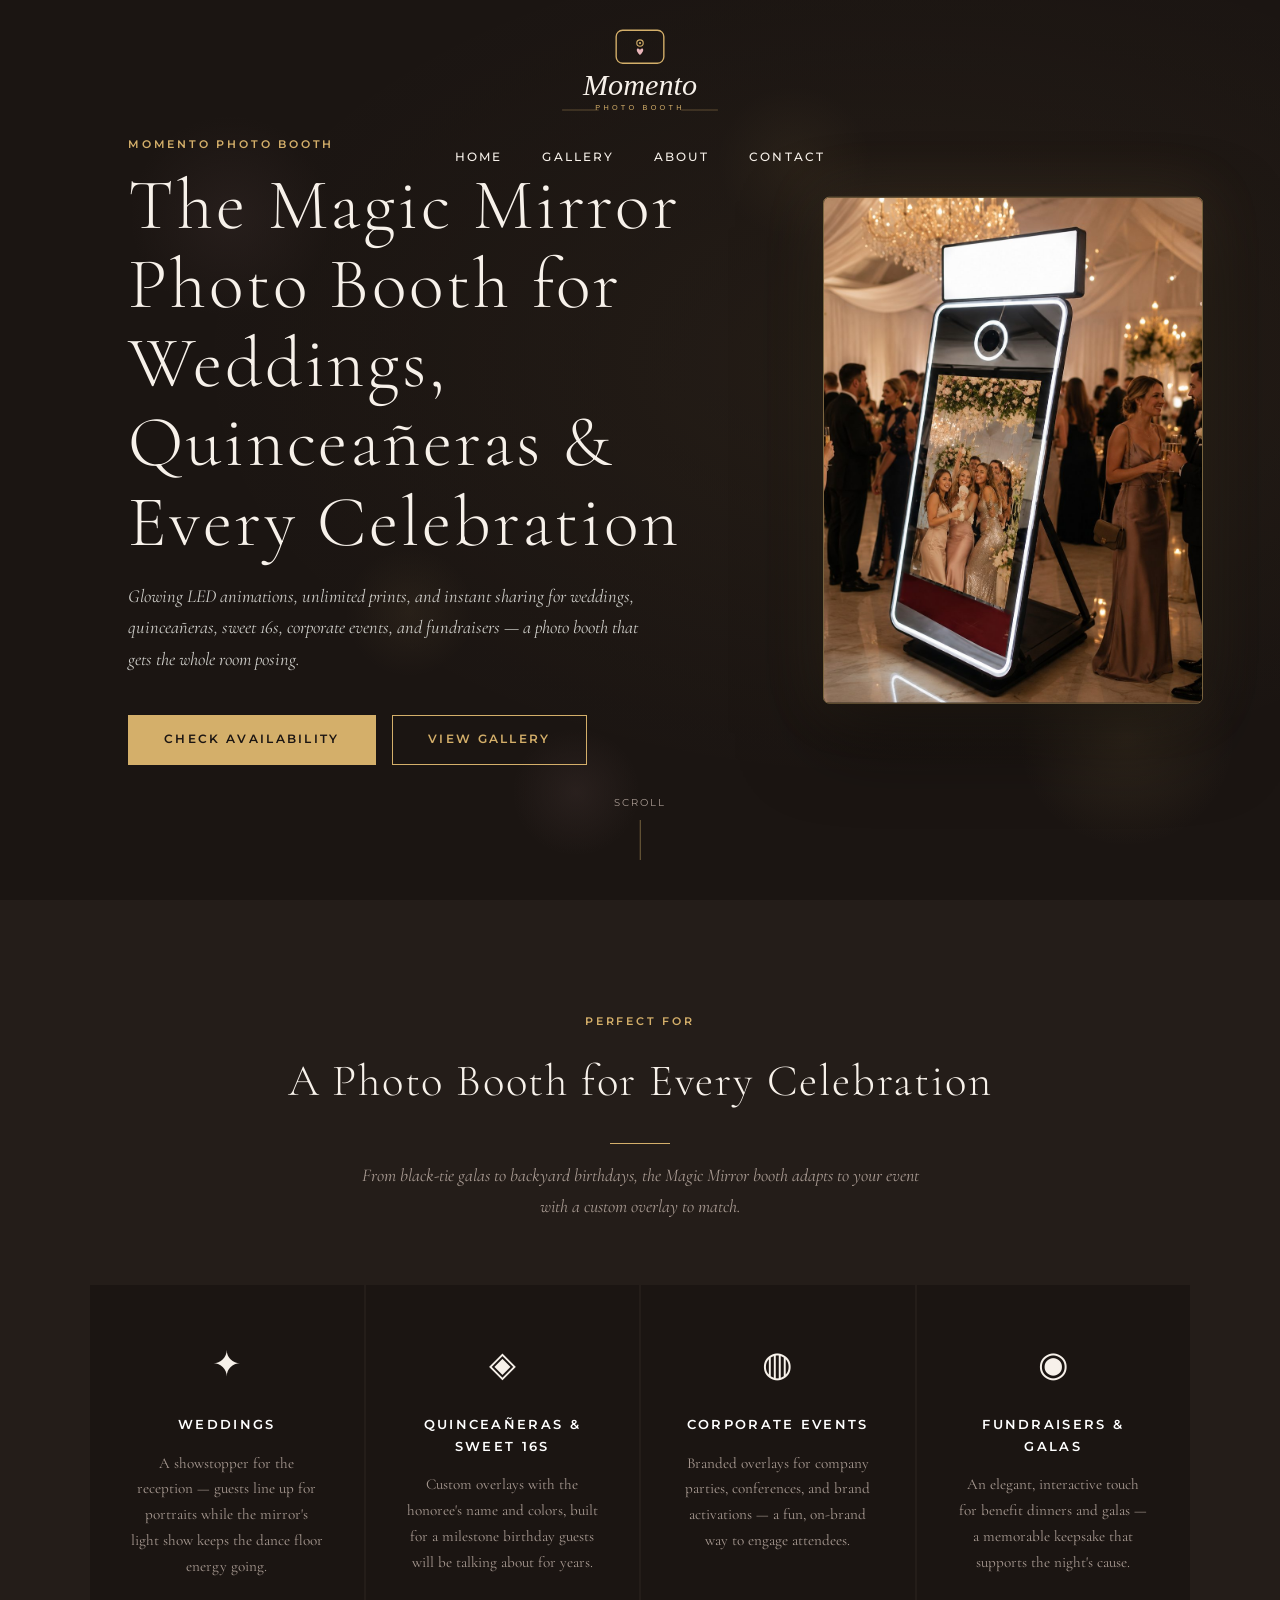
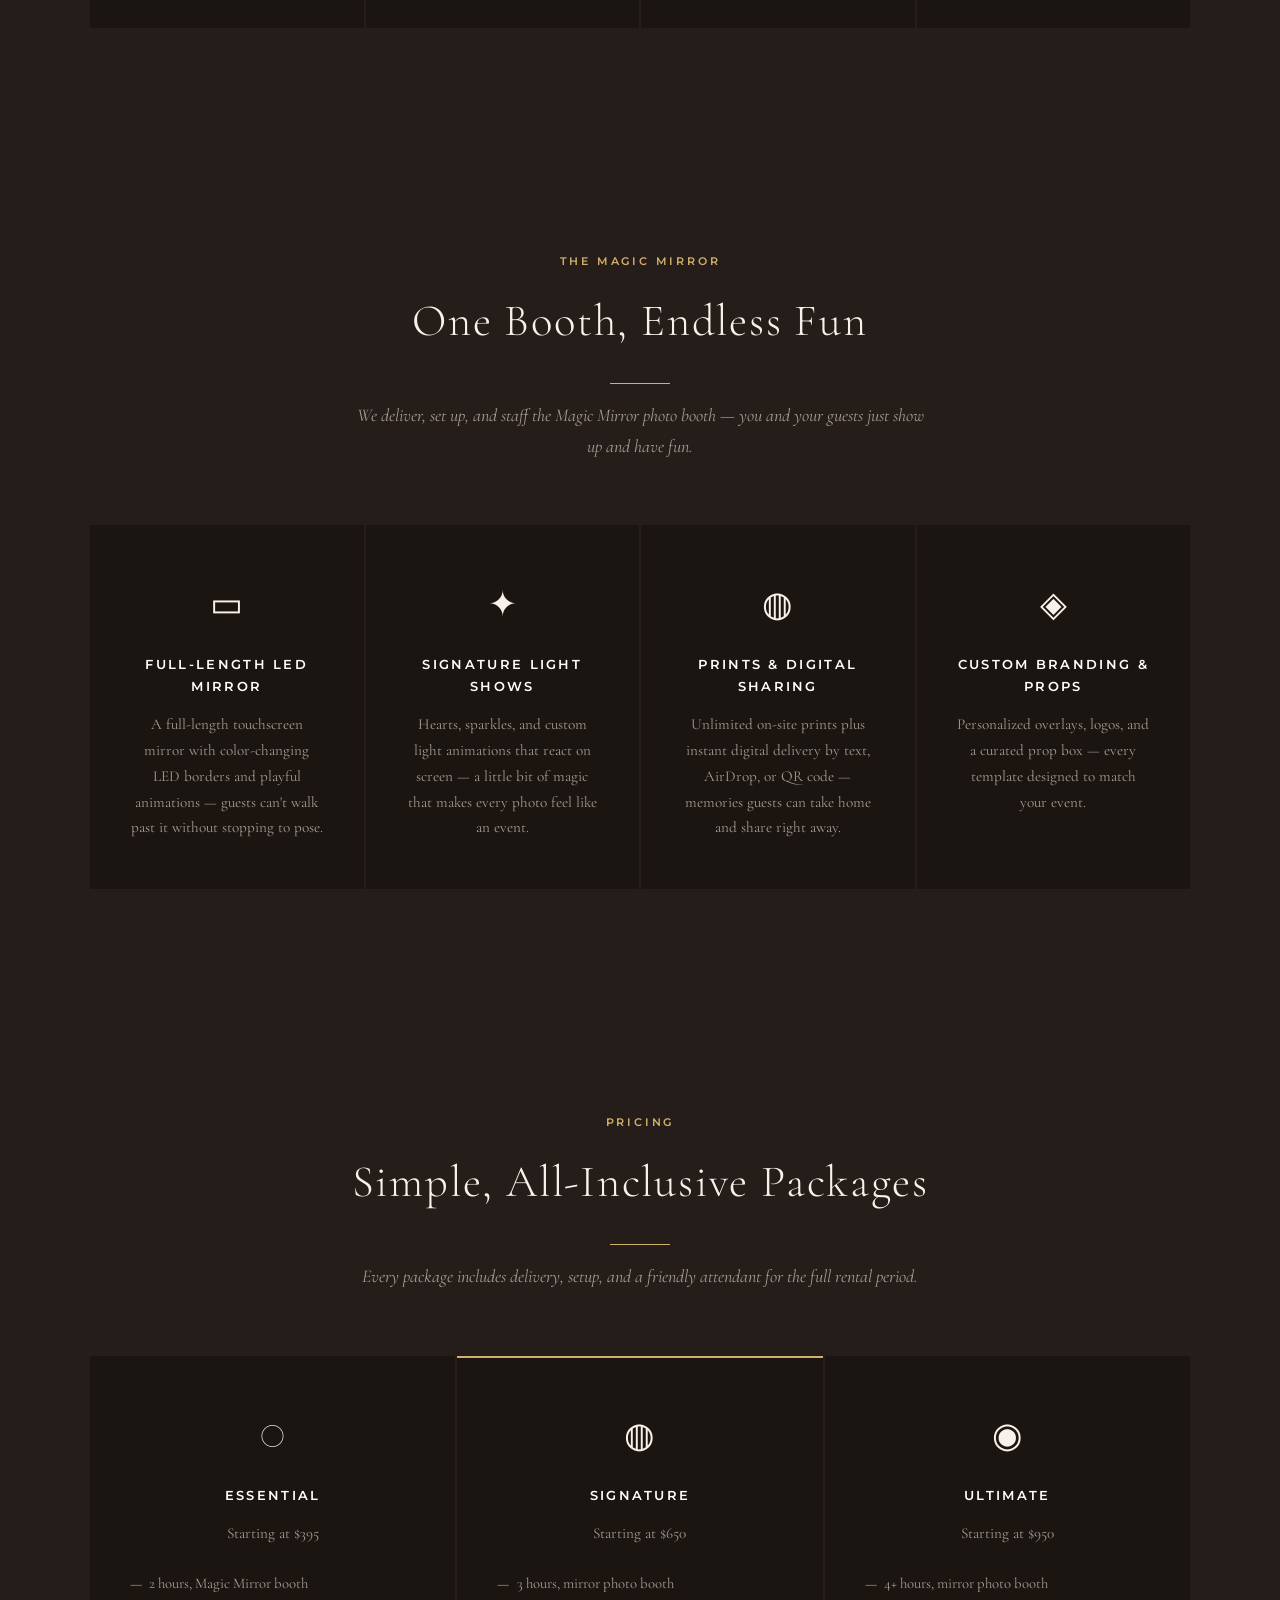
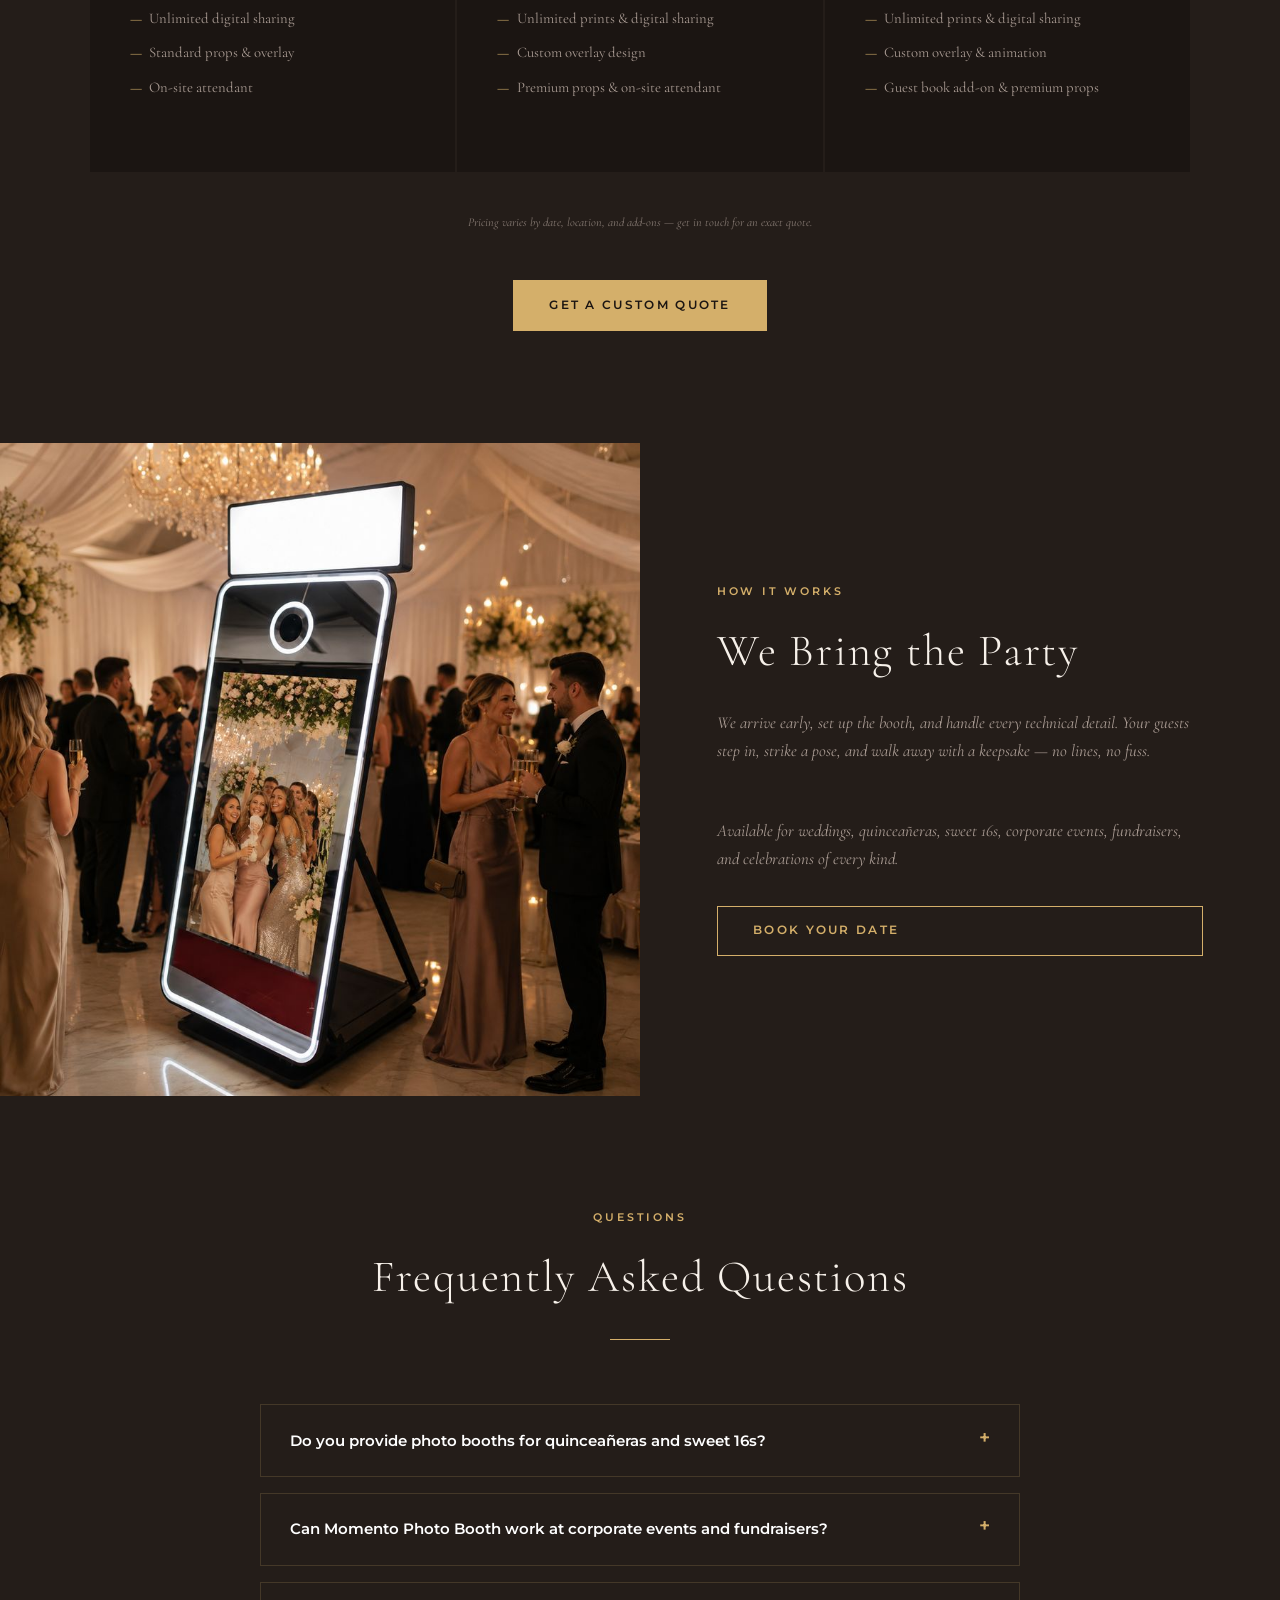
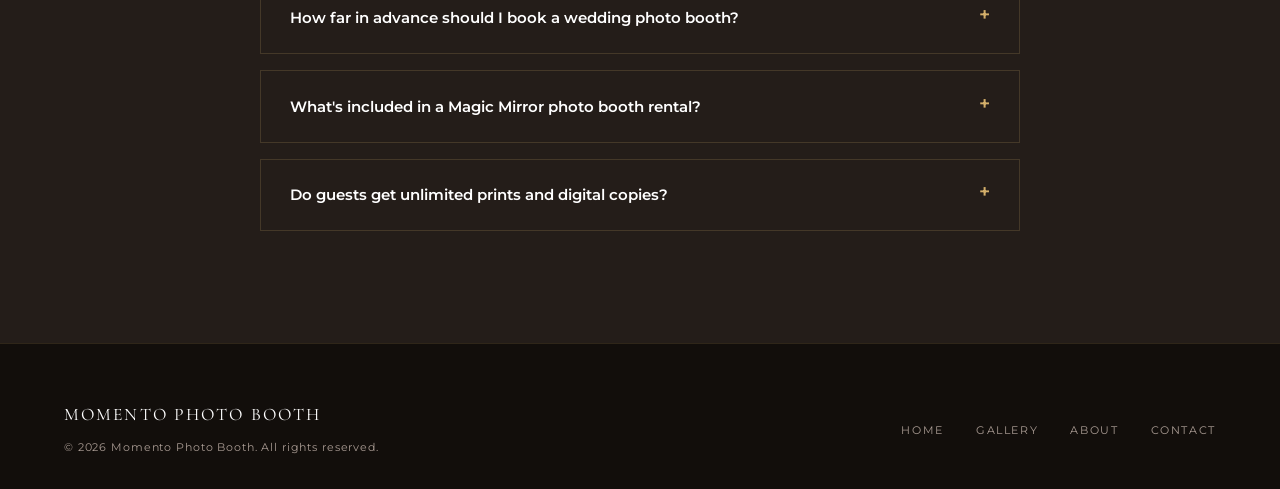
==== commit 7236724d: "SEO: target weddings, quinceañeras, sweet 16s, corporate events, fundraisers - Rewrite titles/meta d" ====
--- a/index.html
+++ b/index.html
@@ -3,12 +3,76 @@
 <head>
   <meta charset="UTF-8">
   <meta name="viewport" content="width=device-width, initial-scale=1.0">
-  <title>Momento Photo Booth — Magic Mirror Photo Booth Rentals</title>
-  <meta name="description" content="Momento Photo Booth brings the Magic Mirror photo booth to weddings, corporate events, and celebrations. Unlimited prints, instant sharing, custom overlays.">
+  <title>Magic Mirror Photo Booth Rental | Weddings, Quinceañeras, Sweet 16s &amp; Corporate Events | Momento Photo Booth</title>
+  <meta name="description" content="Momento Photo Booth's Magic Mirror photo booth for weddings, quinceañeras, sweet 16s, corporate events, and fundraisers. Unlimited prints, instant digital sharing, custom overlays. Book your date today.">
+  <link rel="canonical" href="https://nimble-medovik-4f9f91.netlify.app/">
+  <meta property="og:type" content="website">
+  <meta property="og:site_name" content="Momento Photo Booth">
+  <meta property="og:title" content="Magic Mirror Photo Booth Rental | Weddings, Quinceañeras, Sweet 16s & Corporate Events">
+  <meta property="og:description" content="Book the Magic Mirror photo booth for weddings, quinceañeras, sweet 16s, corporate events, and fundraisers. Unlimited prints and instant digital sharing.">
+  <meta property="og:url" content="https://nimble-medovik-4f9f91.netlify.app/">
+  <meta property="og:image" content="https://nimble-medovik-4f9f91.netlify.app/images/magic-mirror-wedding.jpg">
+  <meta name="twitter:card" content="summary_large_image">
+  <meta name="twitter:title" content="Magic Mirror Photo Booth Rental | Momento Photo Booth">
+  <meta name="twitter:description" content="Weddings, quinceañeras, sweet 16s, corporate events &amp; fundraisers. Unlimited prints, instant digital sharing.">
+  <meta name="twitter:image" content="https://nimble-medovik-4f9f91.netlify.app/images/magic-mirror-wedding.jpg">
   <link rel="preconnect" href="https://fonts.googleapis.com">
   <link rel="preconnect" href="https://fonts.gstatic.com" crossorigin>
   <link href="https://fonts.googleapis.com/css2?family=Cormorant+Garamond:ital,wght@0,300;0,400;1,300;1,400&family=Montserrat:wght@400;500;600&display=swap" rel="stylesheet">
   <link rel="stylesheet" href="css/style.css">
+  <script type="application/ld+json">
+  {
+    "@context": "https://schema.org",
+    "@type": "LocalBusiness",
+    "name": "Momento Photo Booth",
+    "image": "https://nimble-medovik-4f9f91.netlify.app/images/magic-mirror-wedding.jpg",
+    "url": "https://nimble-medovik-4f9f91.netlify.app/",
+    "telephone": "+1-732-646-7002",
+    "email": "momentophotoboothco@gmail.com",
+    "priceRange": "$395-$950",
+    "description": "Magic Mirror photo booth rentals for weddings, quinceañeras, sweet 16s, corporate events, and fundraisers.",
+    "makesOffer": [
+      { "@type": "Offer", "itemOffered": { "@type": "Service", "name": "Wedding Photo Booth Rental" } },
+      { "@type": "Offer", "itemOffered": { "@type": "Service", "name": "Quinceañera Photo Booth Rental" } },
+      { "@type": "Offer", "itemOffered": { "@type": "Service", "name": "Sweet 16 Photo Booth Rental" } },
+      { "@type": "Offer", "itemOffered": { "@type": "Service", "name": "Corporate Event Photo Booth Rental" } },
+      { "@type": "Offer", "itemOffered": { "@type": "Service", "name": "Fundraiser & Gala Photo Booth Rental" } }
+    ]
+  }
+  </script>
+  <script type="application/ld+json">
+  {
+    "@context": "https://schema.org",
+    "@type": "FAQPage",
+    "mainEntity": [
+      {
+        "@type": "Question",
+        "name": "Do you provide photo booths for quinceañeras and sweet 16s?",
+        "acceptedAnswer": { "@type": "Answer", "text": "Yes — the Magic Mirror booth is a popular choice for quinceañeras and sweet 16 parties. We build a custom overlay with the honoree's name and colors for the night." }
+      },
+      {
+        "@type": "Question",
+        "name": "Can Momento Photo Booth work at corporate events and fundraisers?",
+        "acceptedAnswer": { "@type": "Answer", "text": "Absolutely. We regularly staff corporate parties, brand activations, galas, and fundraisers, with custom overlays that can include your company or event logo." }
+      },
+      {
+        "@type": "Question",
+        "name": "How far in advance should I book a wedding photo booth?",
+        "acceptedAnswer": { "@type": "Answer", "text": "We recommend booking 2-3 months ahead for weddings, especially during peak spring and fall season, though we'll always try to accommodate shorter notice." }
+      },
+      {
+        "@type": "Question",
+        "name": "What's included in a Magic Mirror photo booth rental?",
+        "acceptedAnswer": { "@type": "Answer", "text": "Every package includes delivery, setup, a custom overlay design, props, and a friendly on-site attendant for the full rental period, plus unlimited prints and instant digital sharing." }
+      },
+      {
+        "@type": "Question",
+        "name": "Do guests get unlimited prints and digital copies?",
+        "acceptedAnswer": { "@type": "Answer", "text": "Yes — every guest can print as many copies as they like, and can also get an instant digital copy by text, AirDrop, or QR code." }
+      }
+    ]
+  }
+  </script>
 </head>
 <body>
 
@@ -35,14 +99,45 @@
   </div>
   <div class="hero-content">
     <span class="label">Momento Photo Booth</span>
-    <h1>Every Moment,<br>Worth Keeping</h1>
-    <p>The Magic Mirror photo booth for weddings, corporate events, and celebrations — glowing LED animations, unlimited prints, and instant sharing that gets the whole room posing.</p>
+    <h1>The Magic Mirror Photo Booth for Weddings, Quinceañeras &amp; Every Celebration</h1>
+    <p>Glowing LED animations, unlimited prints, and instant sharing for weddings, quinceañeras, sweet 16s, corporate events, and fundraisers — a photo booth that gets the whole room posing.</p>
     <div class="hero-actions">
       <a href="contact.html" class="btn btn-filled">Check Availability</a>
       <a href="portfolio.html" class="btn">View Gallery</a>
     </div>
   </div>
   <div class="hero-scroll">Scroll</div>
+</section>
+
+<section class="services">
+  <div class="section-header">
+    <span class="label">Perfect For</span>
+    <h2>A Photo Booth for Every Celebration</h2>
+    <div class="divider"></div>
+    <p>From black-tie galas to backyard birthdays, the Magic Mirror booth adapts to your event with a custom overlay to match.</p>
+  </div>
+  <div class="services-grid">
+    <div class="service-card">
+      <div class="service-icon">✦</div>
+      <h3>Weddings</h3>
+      <p>A showstopper for the reception — guests line up for portraits while the mirror's light show keeps the dance floor energy going.</p>
+    </div>
+    <div class="service-card">
+      <div class="service-icon">◈</div>
+      <h3>Quinceañeras &amp; Sweet 16s</h3>
+      <p>Custom overlays with the honoree's name and colors, built for a milestone birthday guests will be talking about for years.</p>
+    </div>
+    <div class="service-card">
+      <div class="service-icon">◍</div>
+      <h3>Corporate Events</h3>
+      <p>Branded overlays for company parties, conferences, and brand activations — a fun, on-brand way to engage attendees.</p>
+    </div>
+    <div class="service-card">
+      <div class="service-icon">◉</div>
+      <h3>Fundraisers &amp; Galas</h3>
+      <p>An elegant, interactive touch for benefit dinners and galas — a memorable keepsake that supports the night's cause.</p>
+    </div>
+  </div>
 </section>
 
 <section class="services">
@@ -132,10 +227,40 @@
     <span class="label">How It Works</span>
     <h2>We Bring the Party</h2>
     <p>We arrive early, set up the booth, and handle every technical detail. Your guests step in, strike a pose, and walk away with a keepsake — no lines, no fuss.</p>
-    <p>Available for weddings, corporate events, and private celebrations of every kind.</p>
+    <p>Available for weddings, quinceañeras, sweet 16s, corporate events, fundraisers, and celebrations of every kind.</p>
     <a href="contact.html" class="btn">Book Your Date</a>
   </div>
 </div>
+
+<section class="services">
+  <div class="section-header">
+    <span class="label">Questions</span>
+    <h2>Frequently Asked Questions</h2>
+    <div class="divider"></div>
+  </div>
+  <div class="faq-list">
+    <details class="faq-item">
+      <summary>Do you provide photo booths for quinceañeras and sweet 16s?</summary>
+      <p>Yes — the Magic Mirror booth is a popular choice for quinceañeras and sweet 16 parties. We build a custom overlay with the honoree's name and colors for the night.</p>
+    </details>
+    <details class="faq-item">
+      <summary>Can Momento Photo Booth work at corporate events and fundraisers?</summary>
+      <p>Absolutely. We regularly staff corporate parties, brand activations, galas, and fundraisers, with custom overlays that can include your company or event logo.</p>
+    </details>
+    <details class="faq-item">
+      <summary>How far in advance should I book a wedding photo booth?</summary>
+      <p>We recommend booking 2-3 months ahead for weddings, especially during peak spring and fall season, though we'll always try to accommodate shorter notice.</p>
+    </details>
+    <details class="faq-item">
+      <summary>What's included in a Magic Mirror photo booth rental?</summary>
+      <p>Every package includes delivery, setup, a custom overlay design, props, and a friendly on-site attendant for the full rental period, plus unlimited prints and instant digital sharing.</p>
+    </details>
+    <details class="faq-item">
+      <summary>Do guests get unlimited prints and digital copies?</summary>
+      <p>Yes — every guest can print as many copies as they like, and can also get an instant digital copy by text, AirDrop, or QR code.</p>
+    </details>
+  </div>
+</section>
 
 <footer>
   <div class="footer-left">
--- a/css/style.css
+++ b/css/style.css
@@ -296,6 +296,24 @@
 }
 .portfolio-cta { text-align: center; margin-top: 3rem; }
 
+/* ── FAQ ──────────────────────────────────────── */
+.faq-list { max-width: 760px; margin: 0 auto; display: flex; flex-direction: column; gap: 1rem; }
+.faq-item {
+  background: var(--navy2);
+  border: 1px solid rgba(212,175,106,0.18);
+  padding: 1.4rem 1.8rem;
+}
+.faq-item summary {
+  font-family: var(--sans); font-size: 0.95rem; font-weight: 600;
+  color: var(--white); cursor: pointer; list-style: none; position: relative; padding-right: 2rem;
+}
+.faq-item summary::-webkit-details-marker { display: none; }
+.faq-item summary::after {
+  content: '+'; position: absolute; right: 0; top: 0; color: var(--gold); font-size: 1.2rem; line-height: 1;
+}
+.faq-item[open] summary::after { content: '−'; }
+.faq-item p { color: var(--gray); margin-top: 1rem; font-size: 0.98rem; }
+
 /* ── Media Placeholder ─────────────────────────── */
 .media-placeholder {
   width: 100%; height: 100%; min-height: 220px;
